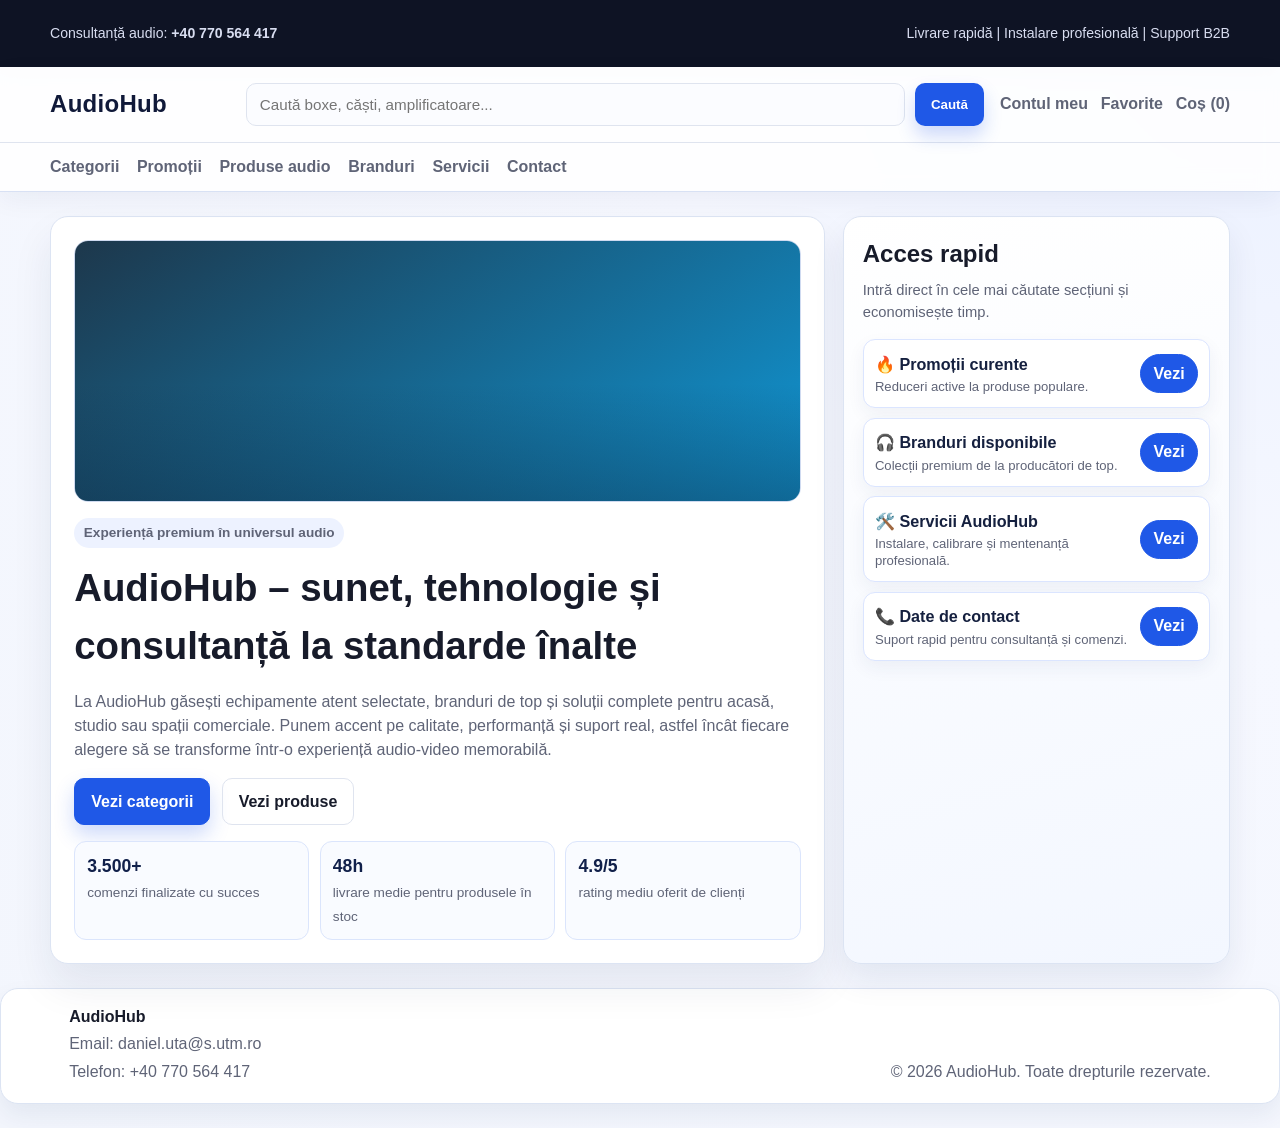
==== index.html @ 9d8adb9a "Polish homepage visual design and hierarchy" ====
<!doctype html>
<html lang="ro">
  <head>
    <meta charset="UTF-8" />
    <meta name="viewport" content="width=device-width, initial-scale=1.0" />
    <title>AudioHub - Acasă</title>
    <link rel="stylesheet" href="styles.css" />
  </head>
  <body>
    <div class="topbar">
      <div class="container">
        <p>Consultanță audio: <strong>+40 770 564 417</strong></p>
        <p>Livrare rapidă | Instalare profesională | Support B2B</p>
      </div>
    </div>

    <header class="site-header">
      <div class="container header-main">
        <a class="logo" href="index.html">AudioHub</a>
        <form class="search" action="#" method="get">
          <input type="search" placeholder="Caută boxe, căști, amplificatoare..." />
          <button type="submit">Caută</button>
        </form>
        <div class="header-actions">
          <a href="cont.html">Contul meu</a>
          <a href="#">Favorite</a>
          <a href="cos.html" class="js-cart-count">Coș (0)</a>
        </div>
      </div>

      <nav class="main-nav">
        <div class="container">
          <a href="categorii.html">Categorii</a>
          <a href="promotii.html">Promoții</a>
          <a href="produse.html">Produse audio</a>
          <a href="branduri.html">Branduri</a>
          <a href="servicii.html">Servicii</a>
          <a href="contact.html">Contact</a>
        </div>
      </nav>
    </header>

    <main class="container">
      <section class="hero">
        <article class="hero-highlight">
          <div class="hero-media-wrap">
            <img class="hero-media" src="site/assets/images/pexels-1540406.svg" alt="Sistem audio premium pentru living modern" />
            <div class="hero-media-glow" aria-hidden="true"></div>
          </div>
          <p class="badge">Experiență premium în universul audio</p>
          <h1>AudioHub – sunet, tehnologie și consultanță la standarde înalte</h1>
          <p>
            La AudioHub găsești echipamente atent selectate, branduri de top și soluții
            complete pentru acasă, studio sau spații comerciale. Punem accent pe calitate,
            performanță și suport real, astfel încât fiecare alegere să se transforme într-o
            experiență audio-video memorabilă.
          </p>
          <div class="hero-buttons">
            <a class="btn primary" href="categorii.html">Vezi categorii</a>
            <a class="btn" href="produse.html">Vezi produse</a>
          </div>
          <div class="hero-stats" aria-label="Indicatori de încredere AudioHub">
            <article>
              <strong>3.500+</strong>
              <span>comenzi finalizate cu succes</span>
            </article>
            <article>
              <strong>48h</strong>
              <span>livrare medie pentru produsele în stoc</span>
            </article>
            <article>
              <strong>4.9/5</strong>
              <span>rating mediu oferit de clienți</span>
            </article>
          </div>
        </article>

        <aside class="hero-offers">
          <h2>Acces rapid</h2>
          <p class="hero-offers-intro">Intră direct în cele mai căutate secțiuni și economisește timp.</p>
          <ul>
            <li>
              <div class="offer-copy"><strong>🔥 Promoții curente</strong><small>Reduceri active la produse populare.</small></div>
              <a href="promotii.html">Vezi</a>
            </li>
            <li>
              <div class="offer-copy"><strong>🎧 Branduri disponibile</strong><small>Colecții premium de la producători de top.</small></div>
              <a href="branduri.html">Vezi</a>
            </li>
            <li>
              <div class="offer-copy"><strong>🛠️ Servicii AudioHub</strong><small>Instalare, calibrare și mentenanță profesională.</small></div>
              <a href="servicii.html">Vezi</a>
            </li>
            <li>
              <div class="offer-copy"><strong>📞 Date de contact</strong><small>Suport rapid pentru consultanță și comenzi.</small></div>
              <a href="contact.html">Vezi</a>
            </li>
          </ul>
        </aside>
      </section>
    </main>

    <footer>
      <div class="container footer-content">
        <div>
          <h4>AudioHub</h4>
          <p>Email: daniel.uta@s.utm.ro</p>
          <p>Telefon: +40 770 564 417</p>
        </div>
        <p>© 2026 AudioHub. Toate drepturile rezervate.</p>
      </div>
    </footer>
    <script src="app.js"></script>
</body>
</html>
---- styles.css ----
:root {
  --bg: #f4f6fb;
  --surface: #ffffff;
  --text: #171b2a;
  --muted: #5f6477;
  --line: #dfe4ef;
  --primary: #1f58e7;
  --primary-dark: #1847bd;
  --accent: #ff6a00;
}

* {
  box-sizing: border-box;
}

body {
  margin: 0;
  font-family: Inter, Arial, sans-serif;
  color: var(--text);
  background: radial-gradient(circle at top right, #eaf0ff 0%, #f6f8ff 36%, #f3f6fd 100%);
  line-height: 1.5;
}

.container {
  width: min(1180px, calc(100% - 2rem));
  margin: 0 auto;
}

.topbar {
  background: #0e1324;
  color: #d8ddf0;
  font-size: 0.88rem;
}

.topbar .container {
  display: flex;
  justify-content: space-between;
  gap: 1rem;
  padding: 0.55rem 0;
}

.site-header {
  position: sticky;
  top: 0;
  z-index: 10;
  background: color-mix(in srgb, var(--surface) 86%, transparent);
  backdrop-filter: blur(10px);
  border-bottom: 1px solid #d8e1f4;
  box-shadow: 0 8px 24px rgba(20, 35, 78, 0.05);
}

.header-main {
  display: grid;
  grid-template-columns: 180px minmax(260px, 1fr) auto;
  gap: 1rem;
  align-items: center;
  padding: 1rem 0;
}

.logo {
  text-decoration: none;
  color: #101939;
  font-size: 1.5rem;
  font-weight: 800;
  letter-spacing: 0.3px;
}

.search {
  display: flex;
  gap: 0.6rem;
}

.search input {
  width: 100%;
  padding: 0.75rem 0.8rem;
  border: 1px solid var(--line);
  border-radius: 10px;
  font-size: 0.95rem;
  background: #fbfcff;
  transition: border-color 0.2s ease, box-shadow 0.2s ease;
}

.search input:focus-visible {
  outline: none;
  border-color: #9eb8ff;
  box-shadow: 0 0 0 3px #e8efff;
}

.search button {
  border: 0;
  background: var(--primary);
  color: #fff;
  font-weight: 700;
  border-radius: 10px;
  padding: 0 1rem;
  cursor: pointer;
  box-shadow: 0 10px 18px rgba(31, 88, 231, 0.22);
  transition: transform 0.15s ease, box-shadow 0.2s ease, background 0.2s ease;
}

.search button:hover {
  background: var(--primary-dark);
  transform: translateY(-1px);
  box-shadow: 0 12px 22px rgba(24, 71, 189, 0.28);
}

.header-actions {
  display: flex;
  flex-wrap: wrap;
  gap: 0.8rem;
}

.header-actions a,
.main-nav a {
  text-decoration: none;
  color: var(--muted);
  font-weight: 600;
}

.header-actions a:hover,
.main-nav a:hover {
  color: var(--primary);
}

.main-nav {
  border-top: 1px solid var(--line);
}

.main-nav .container {
  display: flex;
  flex-wrap: wrap;
  gap: 1.1rem;
  padding: 0.75rem 0;
}

.main-nav a {
  position: relative;
}

.main-nav a::after {
  content: "";
  position: absolute;
  left: 0;
  bottom: -0.35rem;
  width: 0;
  height: 2px;
  background: var(--primary);
  transition: width 0.2s ease;
}

.main-nav a:hover::after {
  width: 100%;
}

.hero {
  display: grid;
  grid-template-columns: 2fr 1fr;
  gap: 1.1rem;
  margin: 1.5rem 0;
}

.hero-highlight,
.hero-offers,
.section,
footer {
  background: var(--surface);
  border: 1px solid #dce4f3;
  border-radius: 18px;
}

.hero-highlight {
  padding: 1.45rem;
  box-shadow: 0 22px 40px rgba(21, 35, 74, 0.08);
}

.hero-media-wrap {
  position: relative;
  border-radius: 14px;
  overflow: hidden;
  margin-bottom: 1rem;
  border: 1px solid #cfdaf0;
}

.hero-media {
  width: 100%;
  height: 260px;
  object-fit: cover;
  display: block;
}

.hero-media-glow {
  position: absolute;
  inset: auto 0 0 0;
  height: 45%;
  background: linear-gradient(to top, rgba(14, 19, 36, 0.35), rgba(14, 19, 36, 0));
}

.badge {
  display: inline-block;
  margin: 0;
  background: #edf2ff;
  color: var(--primary-dark);
  padding: 0.3rem 0.6rem;
  border-radius: 999px;
  font-size: 0.85rem;
  font-weight: 700;
}

.hero-highlight h1 {
  margin: 0.7rem 0;
  font-size: clamp(1.6rem, 3vw, 2.4rem);
}

.hero-highlight p {
  color: var(--muted);
}

.hero-stats {
  margin-top: 1rem;
  display: grid;
  grid-template-columns: repeat(3, minmax(0, 1fr));
  gap: 0.65rem;
}

.hero-stats article {
  border: 1px solid #dbe5fc;
  border-radius: 12px;
  background: #f9fbff;
  padding: 0.7rem 0.75rem;
}

.hero-stats strong {
  display: block;
  font-size: 1.1rem;
  color: #11204a;
}

.hero-stats span {
  color: var(--muted);
  font-size: 0.85rem;
}

.hero-buttons {
  display: flex;
  gap: 0.7rem;
  flex-wrap: wrap;
}

.btn {
  display: inline-block;
  border: 1px solid var(--line);
  border-radius: 10px;
  padding: 0.65rem 1rem;
  text-decoration: none;
  color: var(--text);
  font-weight: 700;
  transition: transform 0.15s ease, box-shadow 0.2s ease, background 0.2s ease, border-color 0.2s ease;
}

.btn.primary {
  background: var(--primary);
  border-color: var(--primary);
  color: #fff;
  box-shadow: 0 10px 20px rgba(31, 88, 231, 0.22);
}

.btn:hover {
  transform: translateY(-1px);
}

.hero-offers {
  padding: 1.2rem;
  background: linear-gradient(165deg, #ffffff 0%, #f3f7ff 100%);
  box-shadow: 0 16px 32px rgba(18, 39, 88, 0.08);
}

.hero-offers h2 {
  margin: 0;
}

.hero-offers-intro {
  margin: 0.45rem 0 1rem;
  color: var(--muted);
  font-size: 0.92rem;
}

.hero-offers ul {
  list-style: none;
  padding: 0;
  margin: 0;
  display: grid;
  gap: 0.6rem;
}

.hero-offers li {
  display: flex;
  justify-content: space-between;
  align-items: center;
  border: 1px solid #dbe5ff;
  border-radius: 12px;
  padding: 0.7rem;
  gap: 0.7rem;
  background: #fff;
  box-shadow: 0 7px 18px rgba(26, 44, 103, 0.06);
}

.offer-copy {
  display: grid;
  gap: 0.22rem;
}

.offer-copy strong {
  color: #15203f;
  font-size: 1.01rem;
}

.offer-copy small {
  color: var(--muted);
  font-size: 0.82rem;
  line-height: 1.28;
}

.section {
  margin: 1rem 0;
  padding: 1.2rem;
  box-shadow: 0 14px 28px rgba(19, 37, 84, 0.06);
}

.contact-hero {
  margin: 1rem 0;
  padding: 1.6rem;
  border-radius: 16px;
  border: 1px solid #d7e0f2;
  background: linear-gradient(130deg, #eef3ff 0%, #ffffff 55%, #f7faff 100%);
}

.contact-hero h1 {
  margin: 0.65rem 0;
  font-size: clamp(1.6rem, 3vw, 2.2rem);
}

.contact-hero p {
  margin: 0;
  color: var(--muted);
  max-width: 70ch;
  line-height: 1.5;
}

.contact-layout {
  display: grid;
  grid-template-columns: repeat(2, minmax(0, 1fr));
  gap: 1rem;
  margin-bottom: 1rem;
}

.contact-card {
  margin: 0;
  border: 1px solid #dfe4ef;
  box-shadow: 0 10px 26px rgba(17, 34, 79, 0.06);
}

.contact-card h2 {
  margin-top: 0;
}

.contact-list {
  list-style: none;
  margin: 0;
  padding: 0;
  display: grid;
  gap: 0.75rem;
}

.contact-list li {
  padding: 0.75rem;
  border-radius: 10px;
  background: #f7f9ff;
  border: 1px solid #e1e8ff;
}

.contact-list a {
  color: var(--primary);
  text-decoration: none;
}

.contact-note {
  margin: 1rem 0 0;
  color: var(--muted);
}

.contact-form {
  display: grid;
  gap: 0.7rem;
}

.contact-form label {
  font-weight: 600;
  color: #25304d;
}

.contact-form input,
.contact-form textarea {
  width: 100%;
  font: inherit;
  border: 1px solid #d5dced;
  border-radius: 10px;
  padding: 0.75rem 0.8rem;
  background: #fbfcff;
}

.contact-form textarea {
  resize: vertical;
  min-height: 110px;
}

.contact-form button {
  margin-top: 0.35rem;
  width: fit-content;
}

.section-head {
  display: flex;
  align-items: center;
  justify-content: space-between;
  gap: 1rem;
  margin-bottom: 0.8rem;
}

.section-head a {
  color: var(--primary);
  text-decoration: none;
  font-weight: 600;
}

.category-grid,
.product-grid,
.service-grid {
  display: grid;
  gap: 0.85rem;
}

.category-grid {
  grid-template-columns: repeat(auto-fit, minmax(210px, 1fr));
}

.tile {
  border: 1px solid var(--line);
  border-radius: 14px;
  padding: 0.95rem;
  background: #fafbff;
  transition: transform 0.16s ease, box-shadow 0.2s ease, border-color 0.2s ease;
}

.tile:hover {
  transform: translateY(-2px);
  border-color: #cddaff;
  box-shadow: 0 12px 24px rgba(17, 39, 92, 0.08);
}

.tile img {
  width: 100%;
  height: 150px;
  object-fit: cover;
  border-radius: 10px;
  margin-bottom: 0.7rem;
}

.tile h3,
.product-card h3 {
  margin-top: 0;
}

.tile p,
.product-card p,
.service-grid p {
  color: var(--muted);
}

.product-grid {
  grid-template-columns: repeat(auto-fit, minmax(220px, 1fr));
}

.product-card {
  border: 1px solid var(--line);
  border-radius: 14px;
  overflow: hidden;
  background: #fff;
  transition: transform 0.16s ease, box-shadow 0.2s ease, border-color 0.2s ease;
}

.product-card:hover {
  transform: translateY(-2px);
  border-color: #cddaff;
  box-shadow: 0 14px 30px rgba(21, 43, 99, 0.11);
}

.product-card img {
  width: 100%;
  height: 170px;
  object-fit: cover;
}

.product-card h3,
.product-card p,
.price-row,
.product-category {
  padding: 0 0.85rem;
}

.product-category {
  margin: 0.75rem 0 0;
  font-size: 0.8rem;
  text-transform: uppercase;
  letter-spacing: 0.4px;
  color: var(--primary-dark);
  font-weight: 700;
}

.price-row {
  padding-bottom: 0.9rem;
  display: flex;
  justify-content: space-between;
  align-items: center;
}

.price-row strong {
  font-size: 1.1rem;
}

.price-row a {
  color: var(--primary);
  text-decoration: none;
  font-weight: 700;
}

.brands {
  text-align: center;
}

.brand-list {
  display: flex;
  flex-wrap: wrap;
  justify-content: center;
  gap: 0.7rem;
}

.brand-list span {
  background: #f0f3fa;
  border: 1px solid var(--line);
  border-radius: 999px;
  padding: 0.4rem 0.85rem;
  font-weight: 600;
}

.service-grid {
  grid-template-columns: repeat(auto-fit, minmax(240px, 1fr));
}

.service-grid article {
  border: 1px solid var(--line);
  border-radius: 14px;
  padding: 0.9rem;
  transition: transform 0.16s ease, box-shadow 0.2s ease;
}

.service-grid article:hover {
  transform: translateY(-2px);
  box-shadow: 0 10px 22px rgba(19, 40, 92, 0.08);
}

footer {
  margin: 1rem auto 1.5rem;
  box-shadow: 0 12px 26px rgba(20, 37, 84, 0.07);
}

.footer-content {
  padding: 1rem 1.2rem;
  display: flex;
  justify-content: space-between;
  gap: 1rem;
  align-items: end;
}

.footer-content h4 {
  margin: 0;
}

.footer-content p {
  margin: 0.2rem 0;
  color: var(--muted);
}

@media (max-width: 920px) {
  .header-main {
    grid-template-columns: 1fr;
  }

  .hero {
    grid-template-columns: 1fr;
  }

  .contact-layout {
    grid-template-columns: 1fr;
  }

  .hero-stats {
    grid-template-columns: 1fr;
  }

  .footer-content {
    flex-direction: column;
    align-items: flex-start;
  }
}

@media (max-width: 600px) {
  .topbar .container {
    flex-direction: column;
    gap: 0.2rem;
  }
}

.page-section {
  margin-top: 1.2rem;
}

.page-section h1 {
  margin-top: 0;
}

.standalone-offers {
  max-width: 520px;
}

.hero-offers a {
  color: #fff;
  text-decoration: none;
  font-weight: 700;
  background: var(--primary);
  border-radius: 999px;
  padding: 0.4rem 0.75rem;
  border: 1px solid var(--primary);
  transition: background 0.2s ease, border-color 0.2s ease, transform 0.15s ease;
}

.hero-offers a:hover {
  background: var(--primary-dark);
  border-color: var(--primary-dark);
  transform: translateY(-1px);
}

.btn-cart {
  border: 1px solid var(--primary);
  color: var(--primary);
  background: #fff;
  border-radius: 10px;
  padding: 0.5rem 0.75rem;
  font-weight: 700;
  cursor: pointer;
}

.btn-cart:hover {
  background: #edf2ff;
}

.service-price {
  font-weight: 700;
}

.cart-panel {
  margin-bottom: 1.4rem;
}

.cart-items {
  list-style: none;
  margin: 0;
  padding: 0;
  display: grid;
  gap: 0.55rem;
}

.cart-items li {
  display: flex;
  justify-content: space-between;
  gap: 0.8rem;
  border: 1px dashed var(--line);
  border-radius: 10px;
  padding: 0.6rem;
}

.cart-total {
  margin: 1rem 0 0.7rem;
}

.cart-actions {
  display: flex;
  gap: 0.7rem;
  flex-wrap: wrap;
}

.cart-actions button:disabled {
  opacity: 0.55;
  cursor: not-allowed;
}

.payment-status {
  min-height: 1.2rem;
  color: var(--primary-dark);
  font-weight: 600;
}


.tile-links {
  display: flex;
  gap: 0.6rem;
  flex-wrap: wrap;
  margin-top: 0.8rem;
}

.tile-link {
  display: inline-flex;
  align-items: center;
  justify-content: center;
  min-width: 120px;
  padding: 0.5rem 0.85rem;
  border-radius: 999px;
  border: 1px solid var(--line);
  color: var(--text);
  text-decoration: none;
  font-weight: 700;
  font-size: 0.93rem;
  transition: transform 0.15s ease, box-shadow 0.2s ease, border-color 0.2s ease, background 0.2s ease, color 0.2s ease;
}

.tile-link:hover {
  transform: translateY(-1px);
}

.tile-link-products {
  background: var(--primary);
  border-color: var(--primary);
  color: #fff;
  box-shadow: 0 8px 14px rgba(31, 88, 231, 0.2);
}

.tile-link-products:hover {
  background: var(--primary-dark);
  border-color: var(--primary-dark);
}

.tile-link-services {
  background: #eef3ff;
  border-color: #c8d7ff;
  color: var(--primary-dark);
}

.tile-link-services:hover {
  background: #dfe9ff;
  border-color: #b1c6ff;
}

.brand-list a {
  background: #f0f3fa;
  border: 1px solid var(--line);
  border-radius: 999px;
  padding: 0.4rem 0.85rem;
  font-weight: 600;
  color: var(--text);
  text-decoration: none;
}

.brand-list a:hover {
  color: var(--primary);
  border-color: var(--primary);
}

.filter-info {
  margin-top: 0;
  margin-bottom: 0.8rem;
  color: var(--primary-dark);
  font-weight: 600;
}

.filter-empty {
  margin: 1rem 0 0;
  color: var(--muted);
}

.service-grid img {
  width: 100%;
  height: 140px;
  object-fit: cover;
  border-radius: 10px;
  margin-bottom: 0.8rem;
}
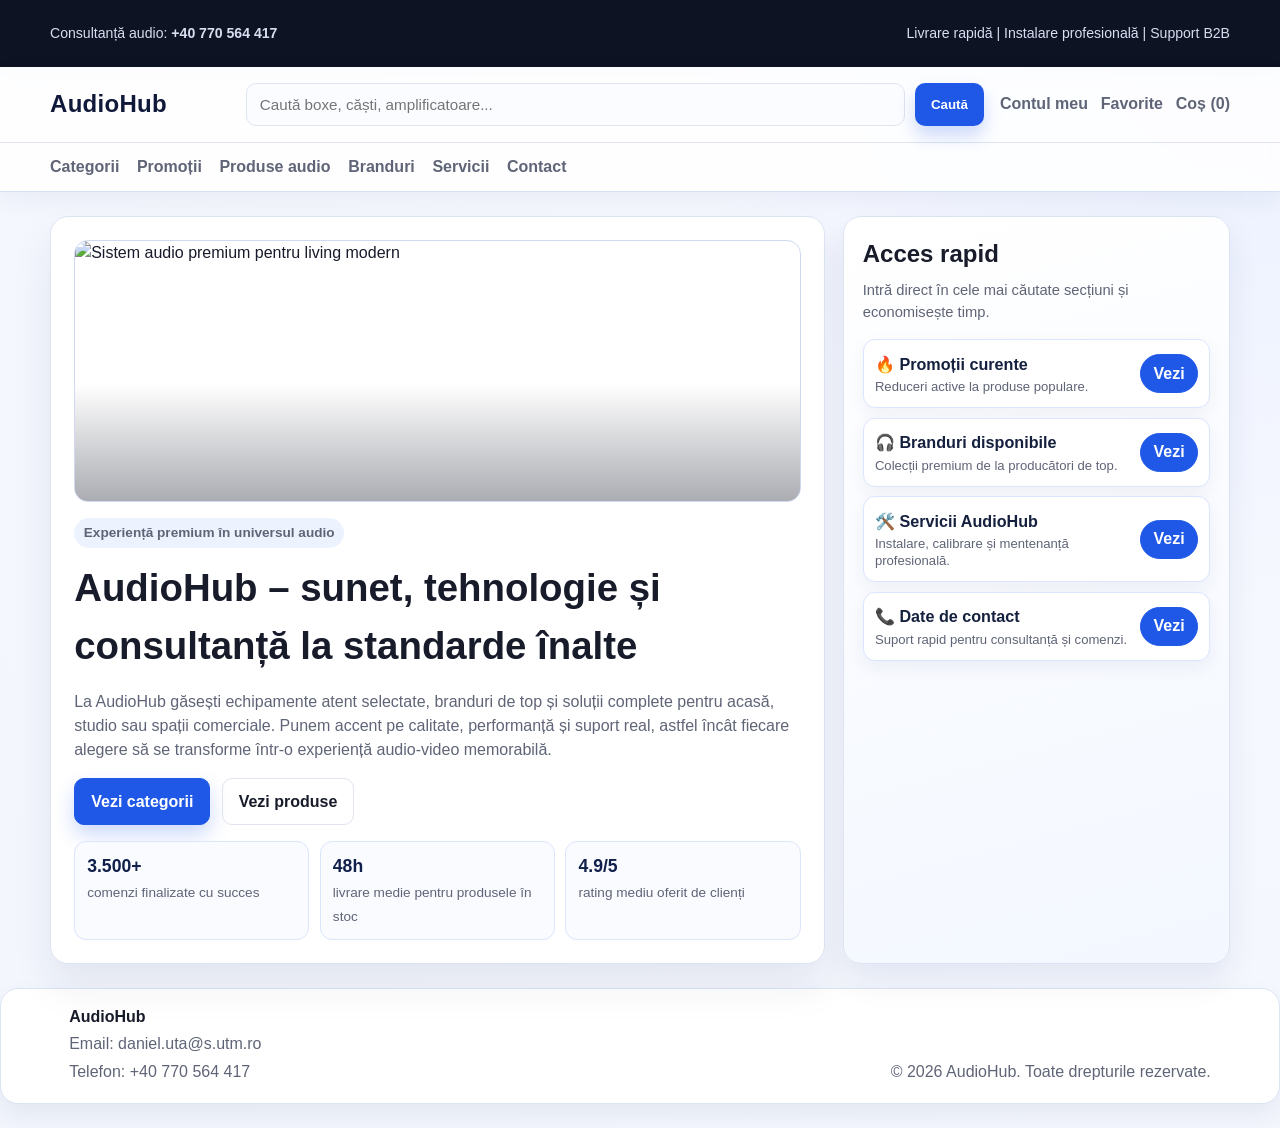
==== commit 6e5424d1: "Update homepage hero image to requested audio-video photo" ====
--- a/index.html
+++ b/index.html
@@ -44,7 +44,7 @@
       <section class="hero">
         <article class="hero-highlight">
           <div class="hero-media-wrap">
-            <img class="hero-media" src="site/assets/images/pexels-1540406.svg" alt="Sistem audio premium pentru living modern" />
+            <img class="hero-media" src="https://integratedtechnics.com/wp-content/uploads/2019/09/audio-video-pic.jpg" alt="Sistem audio premium pentru living modern" />
             <div class="hero-media-glow" aria-hidden="true"></div>
           </div>
           <p class="badge">Experiență premium în universul audio</p>
--- a/styles.css
+++ b/styles.css
@@ -588,6 +588,113 @@
 .footer-content p {
   margin: 0.2rem 0;
   color: var(--muted);
+}
+
+.account-page {
+  --bg: #0b1020;
+  --surface: #121a31;
+  --text: #eef3ff;
+  --muted: #aeb7d1;
+  --line: #2b3554;
+  --primary: #7c8fff;
+  --primary-dark: #6075ef;
+  --accent: #20d6ff;
+  background:
+    radial-gradient(circle at 8% 8%, rgba(126, 103, 255, 0.26) 0%, transparent 40%),
+    radial-gradient(circle at 88% 12%, rgba(32, 214, 255, 0.25) 0%, transparent 44%),
+    linear-gradient(145deg, #080d1a 0%, #111a33 55%, #0a1225 100%);
+}
+
+.account-page .site-header {
+  background: color-mix(in srgb, #0f1730 90%, transparent);
+  border-bottom-color: #2a3557;
+}
+
+.account-page .logo {
+  color: #f3f7ff;
+}
+
+.account-page .search input {
+  background: #0d162f;
+  border-color: #33436f;
+  color: #ecf3ff;
+}
+
+.account-page .section,
+.account-page footer {
+  border-color: #2a3557;
+  background: linear-gradient(160deg, rgba(17, 27, 50, 0.96) 0%, rgba(18, 26, 46, 0.92) 100%);
+  box-shadow: 0 16px 34px rgba(3, 8, 20, 0.42);
+}
+
+.account-page .section-head a,
+.account-page .tile-links a {
+  color: #98e7ff;
+}
+
+.account-hero {
+  position: relative;
+  overflow: hidden;
+  isolation: isolate;
+}
+
+.account-hero::before {
+  content: "";
+  position: absolute;
+  inset: 0;
+  z-index: -2;
+  background:
+    linear-gradient(115deg, rgba(10, 18, 37, 0.88) 18%, rgba(10, 18, 37, 0.15) 68%),
+    url("assets/images/pexels-1540406.svg") center/cover no-repeat;
+}
+
+.account-hero::after {
+  content: "";
+  position: absolute;
+  inset: auto 0 0;
+  height: 46%;
+  z-index: -1;
+  background: linear-gradient(to top, rgba(8, 12, 24, 0.85), rgba(8, 12, 24, 0));
+}
+
+.account-intro {
+  max-width: 65ch;
+  margin-top: 0;
+}
+
+.account-kpis {
+  display: grid;
+  gap: 0.85rem;
+  grid-template-columns: repeat(auto-fit, minmax(170px, 1fr));
+}
+
+.account-kpis article {
+  border: 1px solid rgba(137, 164, 255, 0.32);
+  border-radius: 12px;
+  padding: 0.7rem 0.85rem;
+  background: rgba(9, 16, 34, 0.72);
+  backdrop-filter: blur(3px);
+}
+
+.account-kpis span {
+  display: block;
+  color: #d8e4ff;
+  font-size: 0.85rem;
+}
+
+.account-kpis strong {
+  font-size: 1.3rem;
+  letter-spacing: 0.2px;
+}
+
+.account-page .tile {
+  background: #141f3d;
+  border-color: #334777;
+}
+
+.account-page .tile:hover,
+.account-page .service-grid article:hover {
+  box-shadow: 0 14px 28px rgba(7, 12, 30, 0.48);
 }
 
 @media (max-width: 920px) {
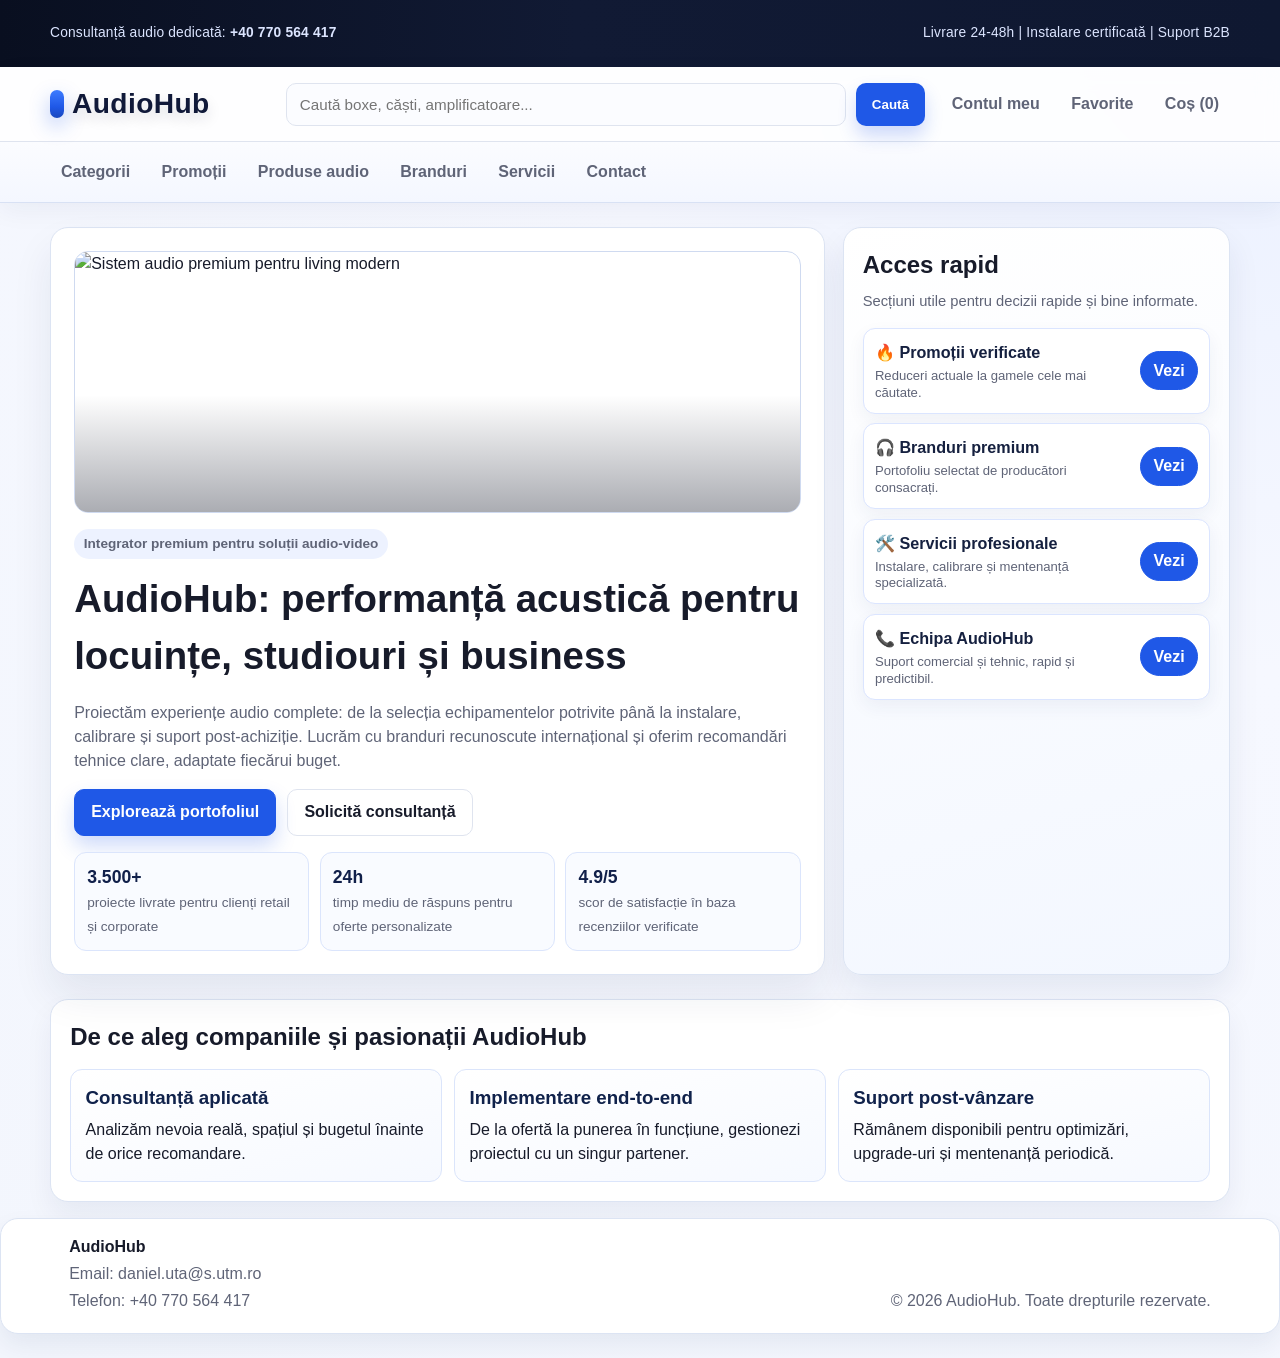
==== commit bcc366a1: "Merge pull request #48 from WootZee-ux/codex/redesign-audiohub-header-and-homepage Redesign header a" ====
--- a/index.html
+++ b/index.html
@@ -9,8 +9,8 @@
   <body>
     <div class="topbar">
       <div class="container">
-        <p>Consultanță audio: <strong>+40 770 564 417</strong></p>
-        <p>Livrare rapidă | Instalare profesională | Support B2B</p>
+        <p>Consultanță audio dedicată: <strong>+40 770 564 417</strong></p>
+        <p>Livrare 24-48h | Instalare certificată | Suport B2B</p>
       </div>
     </div>
 
@@ -47,56 +47,75 @@
             <img class="hero-media" src="https://integratedtechnics.com/wp-content/uploads/2019/09/audio-video-pic.jpg" alt="Sistem audio premium pentru living modern" />
             <div class="hero-media-glow" aria-hidden="true"></div>
           </div>
-          <p class="badge">Experiență premium în universul audio</p>
-          <h1>AudioHub – sunet, tehnologie și consultanță la standarde înalte</h1>
+          <p class="badge">Integrator premium pentru soluții audio-video</p>
+          <h1>AudioHub: performanță acustică pentru locuințe, studiouri și business</h1>
           <p>
-            La AudioHub găsești echipamente atent selectate, branduri de top și soluții
-            complete pentru acasă, studio sau spații comerciale. Punem accent pe calitate,
-            performanță și suport real, astfel încât fiecare alegere să se transforme într-o
-            experiență audio-video memorabilă.
+            Proiectăm experiențe audio complete: de la selecția echipamentelor potrivite până
+            la instalare, calibrare și suport post-achiziție. Lucrăm cu branduri recunoscute
+            internațional și oferim recomandări tehnice clare, adaptate fiecărui buget.
           </p>
           <div class="hero-buttons">
-            <a class="btn primary" href="categorii.html">Vezi categorii</a>
-            <a class="btn" href="produse.html">Vezi produse</a>
+            <a class="btn primary" href="produse.html">Explorează portofoliul</a>
+            <a class="btn" href="servicii.html">Solicită consultanță</a>
           </div>
           <div class="hero-stats" aria-label="Indicatori de încredere AudioHub">
             <article>
               <strong>3.500+</strong>
-              <span>comenzi finalizate cu succes</span>
+              <span>proiecte livrate pentru clienți retail și corporate</span>
             </article>
             <article>
-              <strong>48h</strong>
-              <span>livrare medie pentru produsele în stoc</span>
+              <strong>24h</strong>
+              <span>timp mediu de răspuns pentru oferte personalizate</span>
             </article>
             <article>
               <strong>4.9/5</strong>
-              <span>rating mediu oferit de clienți</span>
+              <span>scor de satisfacție în baza recenziilor verificate</span>
             </article>
           </div>
         </article>
 
         <aside class="hero-offers">
           <h2>Acces rapid</h2>
-          <p class="hero-offers-intro">Intră direct în cele mai căutate secțiuni și economisește timp.</p>
+          <p class="hero-offers-intro">Secțiuni utile pentru decizii rapide și bine informate.</p>
           <ul>
             <li>
-              <div class="offer-copy"><strong>🔥 Promoții curente</strong><small>Reduceri active la produse populare.</small></div>
+              <div class="offer-copy"><strong>🔥 Promoții verificate</strong><small>Reduceri actuale la gamele cele mai căutate.</small></div>
               <a href="promotii.html">Vezi</a>
             </li>
             <li>
-              <div class="offer-copy"><strong>🎧 Branduri disponibile</strong><small>Colecții premium de la producători de top.</small></div>
+              <div class="offer-copy"><strong>🎧 Branduri premium</strong><small>Portofoliu selectat de producători consacrați.</small></div>
               <a href="branduri.html">Vezi</a>
             </li>
             <li>
-              <div class="offer-copy"><strong>🛠️ Servicii AudioHub</strong><small>Instalare, calibrare și mentenanță profesională.</small></div>
+              <div class="offer-copy"><strong>🛠️ Servicii profesionale</strong><small>Instalare, calibrare și mentenanță specializată.</small></div>
               <a href="servicii.html">Vezi</a>
             </li>
             <li>
-              <div class="offer-copy"><strong>📞 Date de contact</strong><small>Suport rapid pentru consultanță și comenzi.</small></div>
+              <div class="offer-copy"><strong>📞 Echipa AudioHub</strong><small>Suport comercial și tehnic, rapid și predictibil.</small></div>
               <a href="contact.html">Vezi</a>
             </li>
           </ul>
         </aside>
+      </section>
+
+      <section class="section value-strip">
+        <div class="section-head">
+          <h2>De ce aleg companiile și pasionații AudioHub</h2>
+        </div>
+        <div class="value-grid">
+          <article>
+            <h3>Consultanță aplicată</h3>
+            <p>Analizăm nevoia reală, spațiul și bugetul înainte de orice recomandare.</p>
+          </article>
+          <article>
+            <h3>Implementare end-to-end</h3>
+            <p>De la ofertă la punerea în funcțiune, gestionezi proiectul cu un singur partener.</p>
+          </article>
+          <article>
+            <h3>Suport post-vânzare</h3>
+            <p>Rămânem disponibili pentru optimizări, upgrade-uri și mentenanță periodică.</p>
+          </article>
+        </div>
       </section>
     </main>
 
--- a/styles.css
+++ b/styles.css
@@ -27,16 +27,17 @@
 }
 
 .topbar {
-  background: #0e1324;
-  color: #d8ddf0;
-  font-size: 0.88rem;
+  background: linear-gradient(90deg, #090f20 0%, #111a34 45%, #0f1831 100%);
+  color: #dce5ff;
+  font-size: 0.86rem;
+  letter-spacing: 0.2px;
 }
 
 .topbar .container {
   display: flex;
   justify-content: space-between;
   gap: 1rem;
-  padding: 0.55rem 0;
+  padding: 0.6rem 0;
 }
 
 .site-header {
@@ -51,18 +52,32 @@
 
 .header-main {
   display: grid;
-  grid-template-columns: 180px minmax(260px, 1fr) auto;
+  grid-template-columns: 220px minmax(260px, 1fr) auto;
   gap: 1rem;
   align-items: center;
-  padding: 1rem 0;
+  padding: 0.95rem 0;
 }
 
 .logo {
   text-decoration: none;
   color: #101939;
-  font-size: 1.5rem;
-  font-weight: 800;
-  letter-spacing: 0.3px;
+  font-size: clamp(1.65rem, 2.2vw, 2rem);
+  font-weight: 900;
+  letter-spacing: 0.4px;
+  display: inline-flex;
+  align-items: center;
+  gap: 0.5rem;
+  line-height: 1;
+  text-shadow: 0 6px 14px rgba(16, 25, 57, 0.15);
+}
+
+.logo::before {
+  content: "";
+  width: 14px;
+  height: 28px;
+  border-radius: 999px;
+  background: linear-gradient(180deg, #3d7cff 0%, #1f58e7 60%, #1847bd 100%);
+  box-shadow: 0 8px 20px rgba(31, 88, 231, 0.35);
 }
 
 .search {
@@ -107,7 +122,18 @@
 .header-actions {
   display: flex;
   flex-wrap: wrap;
-  gap: 0.8rem;
+  gap: 0.6rem;
+}
+
+.header-actions a {
+  padding: 0.42rem 0.62rem;
+  border-radius: 10px;
+  border: 1px solid transparent;
+}
+
+.header-actions a:hover {
+  background: #edf2ff;
+  border-color: #cfdbff;
 }
 
 .header-actions a,
@@ -124,17 +150,24 @@
 
 .main-nav {
   border-top: 1px solid var(--line);
+  background: linear-gradient(180deg, #fbfcff 0%, #f4f7ff 100%);
 }
 
 .main-nav .container {
   display: flex;
   flex-wrap: wrap;
-  gap: 1.1rem;
-  padding: 0.75rem 0;
+  gap: 0.6rem;
+  padding: 0.72rem 0;
 }
 
 .main-nav a {
   position: relative;
+  padding: 0.4rem 0.68rem;
+  border-radius: 999px;
+}
+
+.main-nav a:hover {
+  background: #eaf0ff;
 }
 
 .main-nav a::after {
@@ -320,6 +353,33 @@
   line-height: 1.28;
 }
 
+.value-strip h2 {
+  margin: 0;
+}
+
+.value-grid {
+  margin-top: 0.85rem;
+  display: grid;
+  gap: 0.75rem;
+  grid-template-columns: repeat(auto-fit, minmax(220px, 1fr));
+}
+
+.value-grid article {
+  background: linear-gradient(165deg, #ffffff 0%, #f6f9ff 100%);
+  border: 1px solid #dbe5fb;
+  border-radius: 12px;
+  padding: 0.9rem;
+}
+
+.value-grid h3 {
+  margin: 0 0 0.4rem;
+  color: #10224b;
+}
+
+.value-grid p {
+  margin: 0;
+}
+
 .section {
   margin: 1rem 0;
   padding: 1.2rem;
@@ -441,6 +501,10 @@
 
 .category-grid {
   grid-template-columns: repeat(auto-fit, minmax(210px, 1fr));
+}
+
+.category-grid .tile p {
+  min-height: calc(1.5em * 3);
 }
 
 .tile {
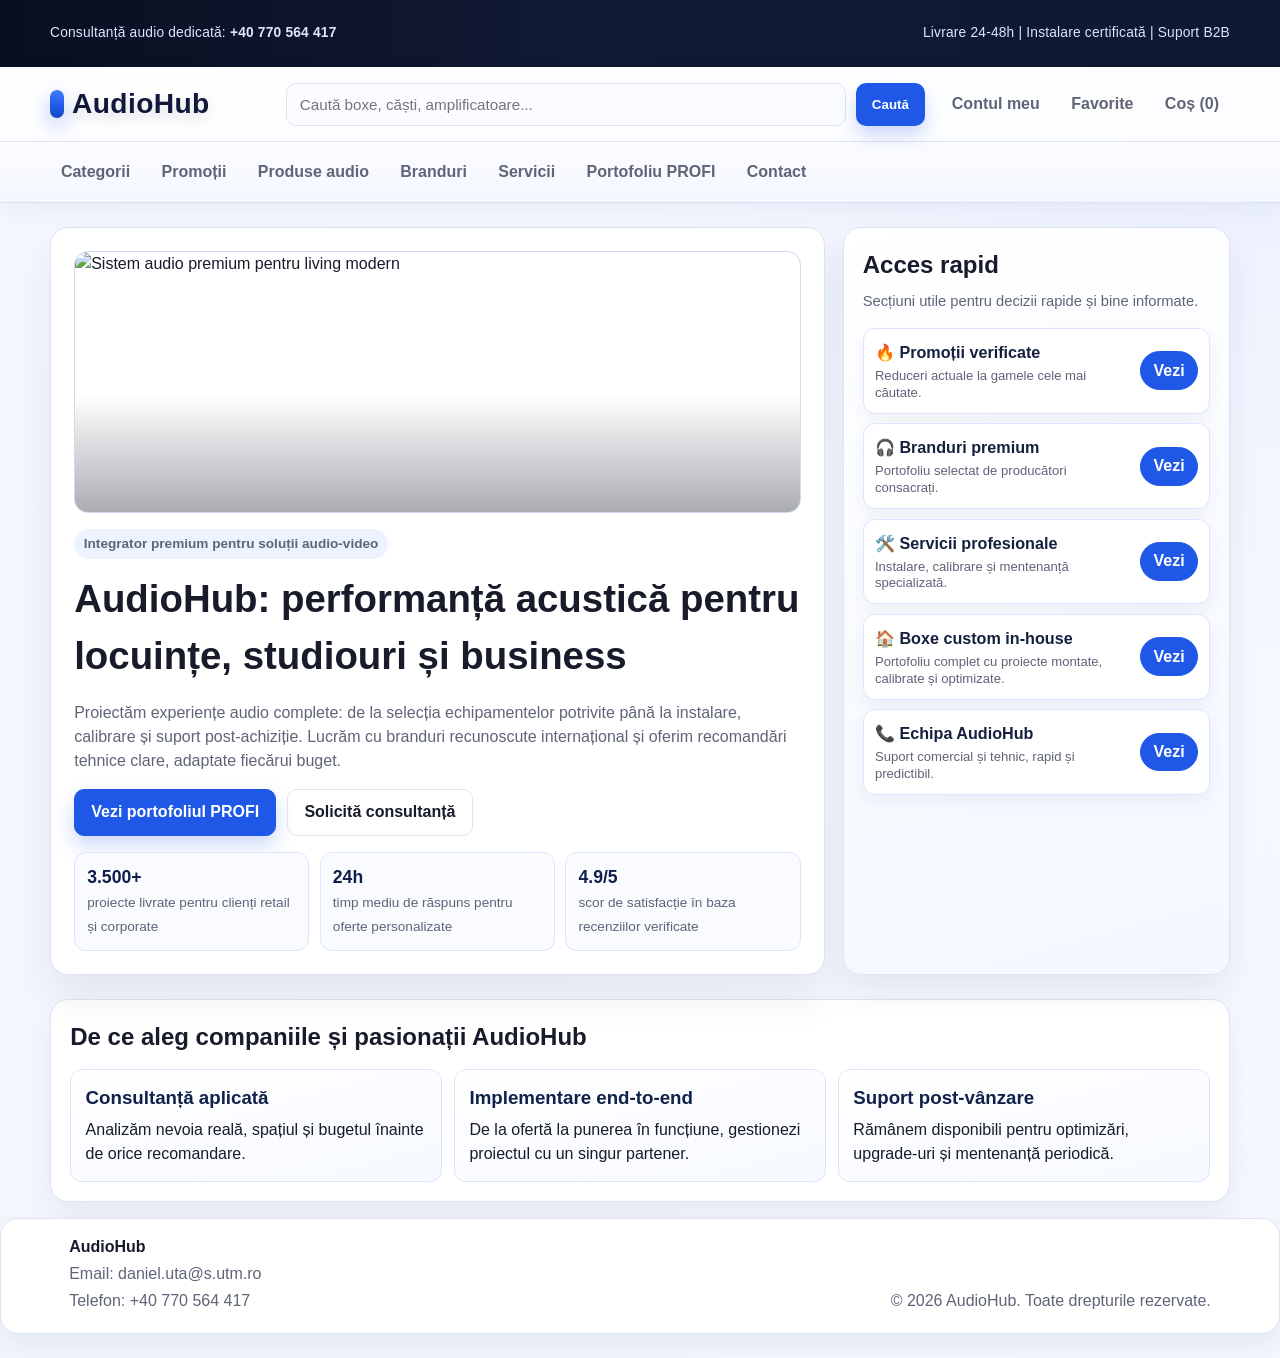
==== commit a88eee46: "Merge pull request #50 from WootZee-ux/codex/create-professional-portfolio-page Adaugă pagina „Porto" ====
--- a/index.html
+++ b/index.html
@@ -35,6 +35,7 @@
           <a href="produse.html">Produse audio</a>
           <a href="branduri.html">Branduri</a>
           <a href="servicii.html">Servicii</a>
+          <a href="portofoliu-profi.html">Portofoliu PROFI</a>
           <a href="contact.html">Contact</a>
         </div>
       </nav>
@@ -55,7 +56,7 @@
             internațional și oferim recomandări tehnice clare, adaptate fiecărui buget.
           </p>
           <div class="hero-buttons">
-            <a class="btn primary" href="produse.html">Explorează portofoliul</a>
+            <a class="btn primary" href="portofoliu-profi.html">Vezi portofoliul PROFI</a>
             <a class="btn" href="servicii.html">Solicită consultanță</a>
           </div>
           <div class="hero-stats" aria-label="Indicatori de încredere AudioHub">
@@ -89,6 +90,10 @@
             <li>
               <div class="offer-copy"><strong>🛠️ Servicii profesionale</strong><small>Instalare, calibrare și mentenanță specializată.</small></div>
               <a href="servicii.html">Vezi</a>
+            </li>
+            <li>
+              <div class="offer-copy"><strong>🏠 Boxe custom in-house</strong><small>Portofoliu complet cu proiecte montate, calibrate și optimizate.</small></div>
+              <a href="portofoliu-profi.html">Vezi</a>
             </li>
             <li>
               <div class="offer-copy"><strong>📞 Echipa AudioHub</strong><small>Suport comercial și tehnic, rapid și predictibil.</small></div>
--- a/styles.css
+++ b/styles.css
@@ -840,6 +840,13 @@
 
 .cart-panel {
   margin-bottom: 1.4rem;
+  padding: 1.35rem;
+  background: linear-gradient(160deg, #ffffff 0%, #f7faff 100%);
+}
+
+.cart-intro {
+  margin: 0 0 1rem;
+  color: var(--muted);
 }
 
 .cart-items {
@@ -847,20 +854,72 @@
   margin: 0;
   padding: 0;
   display: grid;
-  gap: 0.55rem;
-}
-
-.cart-items li {
+  gap: 0.7rem;
+}
+
+.cart-item {
   display: flex;
   justify-content: space-between;
-  gap: 0.8rem;
-  border: 1px dashed var(--line);
-  border-radius: 10px;
-  padding: 0.6rem;
+  align-items: center;
+  gap: 1rem;
+  border: 1px solid #dbe5fb;
+  border-radius: 14px;
+  padding: 0.85rem 0.9rem;
+  background: #fff;
+  box-shadow: 0 10px 18px rgba(19, 34, 76, 0.06);
+}
+
+.cart-item-main {
+  display: grid;
+  gap: 0.2rem;
+}
+
+.cart-item-name {
+  font-weight: 800;
+  color: #111d44;
+}
+
+.cart-item-type {
+  color: var(--muted);
+  text-transform: capitalize;
+}
+
+.cart-item-price {
+  display: grid;
+  justify-items: end;
+  gap: 0.1rem;
+}
+
+.cart-item-qty {
+  color: var(--muted);
+  font-size: 0.92rem;
+}
+
+.cart-empty {
+  border: 1px dashed #cfd8ee;
+  border-radius: 14px;
+  padding: 1rem;
+  color: var(--muted);
+  background: #f9fbff;
+}
+
+.cart-summary {
+  margin: 1rem 0 0.9rem;
+  border: 1px solid #d9e4fb;
+  border-radius: 14px;
+  background: #fff;
+  padding: 0.95rem;
 }
 
 .cart-total {
-  margin: 1rem 0 0.7rem;
+  margin: 0;
+  font-size: 1.03rem;
+}
+
+.cart-note {
+  margin: 0.35rem 0 0;
+  color: var(--muted);
+  font-size: 0.9rem;
 }
 
 .cart-actions {
@@ -878,6 +937,17 @@
   min-height: 1.2rem;
   color: var(--primary-dark);
   font-weight: 600;
+}
+
+@media (max-width: 640px) {
+  .cart-item {
+    flex-direction: column;
+    align-items: flex-start;
+  }
+
+  .cart-item-price {
+    justify-items: start;
+  }
 }
 
 
@@ -964,3 +1034,69 @@
   border-radius: 10px;
   margin-bottom: 0.8rem;
 }
+
+.portfolio-hero {
+  background: linear-gradient(135deg, #f2f6ff 0%, #ffffff 52%, #eff4ff 100%);
+}
+
+.portfolio-hero h1 {
+  margin: 0.65rem 0;
+  font-size: clamp(1.6rem, 3vw, 2.3rem);
+}
+
+.portfolio-hero p {
+  color: var(--muted);
+  max-width: 78ch;
+}
+
+.portfolio-grid {
+  display: grid;
+  gap: 0.9rem;
+}
+
+.portfolio-card {
+  display: grid;
+  grid-template-columns: minmax(210px, 34%) 1fr;
+  gap: 1rem;
+  border: 1px solid #dbe5fb;
+  border-radius: 14px;
+  padding: 0.9rem;
+  background: linear-gradient(165deg, #ffffff 0%, #f7faff 100%);
+}
+
+.portfolio-card img {
+  width: 100%;
+  height: 100%;
+  max-height: 220px;
+  object-fit: cover;
+  border-radius: 10px;
+  border: 1px solid #d3def7;
+}
+
+.portfolio-card h3 {
+  margin-top: 0;
+  margin-bottom: 0.35rem;
+}
+
+.portfolio-card p {
+  margin: 0 0 0.55rem;
+  color: var(--muted);
+}
+
+.portfolio-card ul {
+  margin: 0;
+  padding-left: 1.1rem;
+  color: #22345f;
+  display: grid;
+  gap: 0.2rem;
+}
+
+@media (max-width: 820px) {
+  .portfolio-card {
+    grid-template-columns: 1fr;
+  }
+
+  .portfolio-card img {
+    max-height: 190px;
+  }
+}
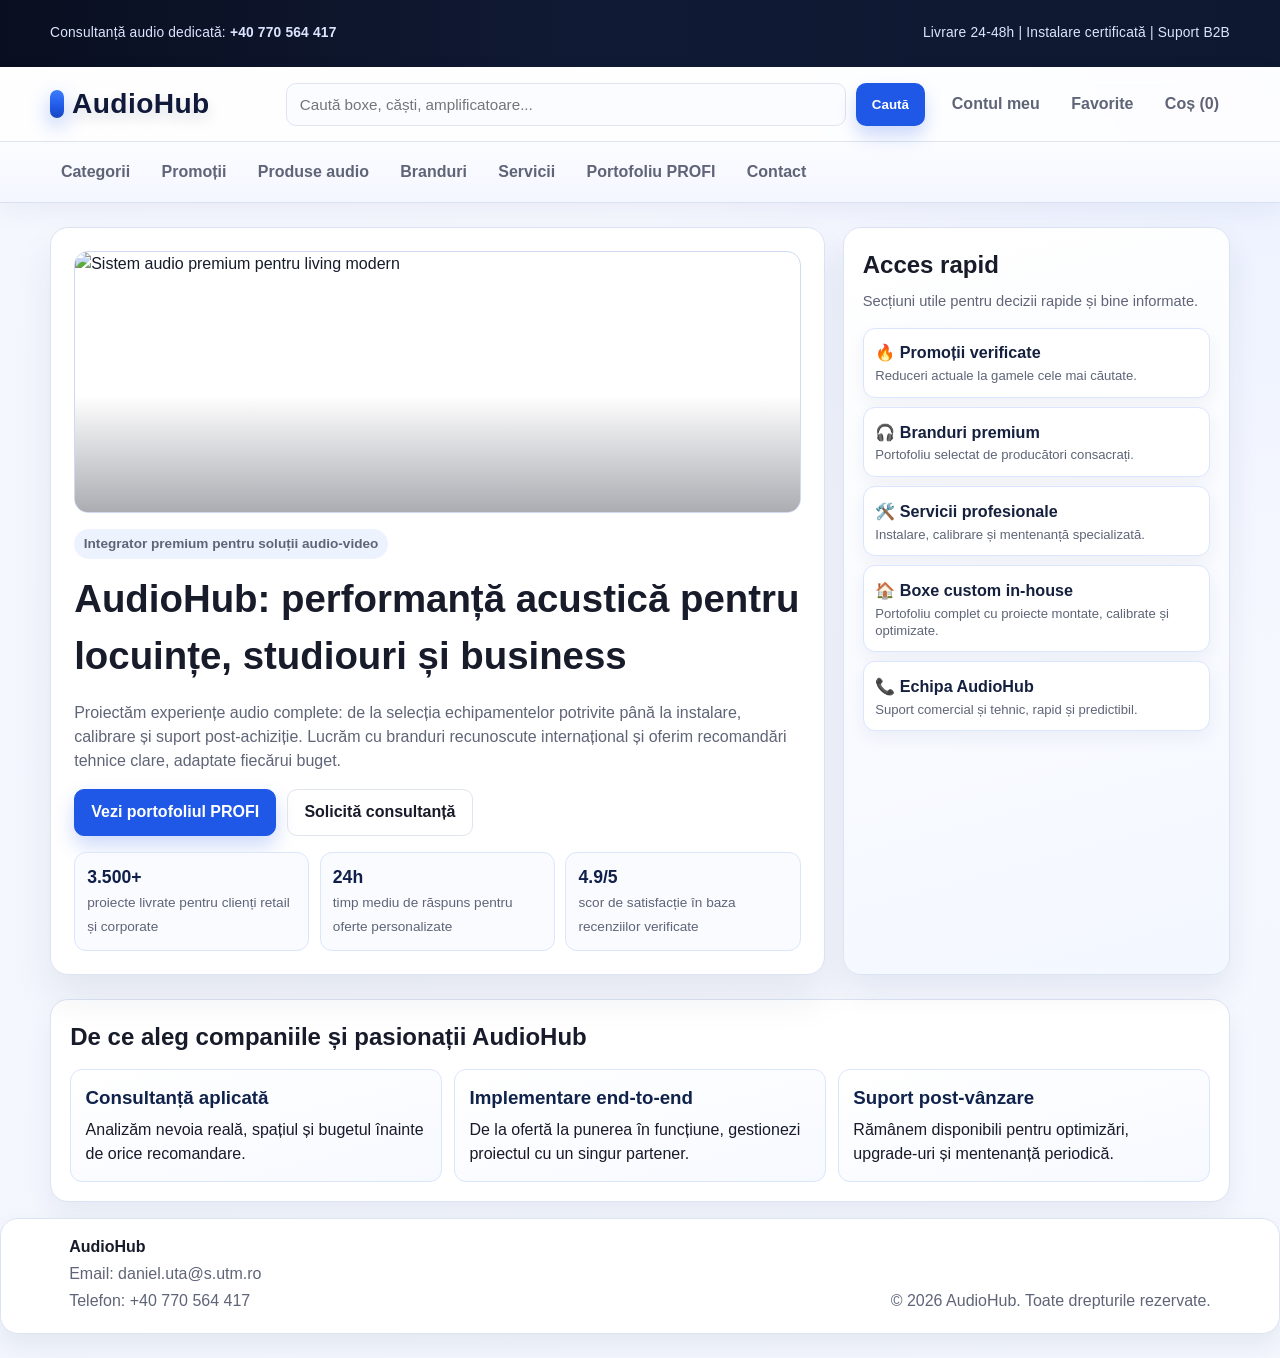
==== commit 856f302e: "Refactor quick access cards into full-width links" ====
--- a/index.html
+++ b/index.html
@@ -80,24 +80,29 @@
           <p class="hero-offers-intro">Secțiuni utile pentru decizii rapide și bine informate.</p>
           <ul>
             <li>
-              <div class="offer-copy"><strong>🔥 Promoții verificate</strong><small>Reduceri actuale la gamele cele mai căutate.</small></div>
-              <a href="promotii.html">Vezi</a>
+              <a class="quick-access-link" href="promotii.html">
+                <div class="offer-copy"><strong>🔥 Promoții verificate</strong><small>Reduceri actuale la gamele cele mai căutate.</small></div>
+              </a>
             </li>
             <li>
-              <div class="offer-copy"><strong>🎧 Branduri premium</strong><small>Portofoliu selectat de producători consacrați.</small></div>
-              <a href="branduri.html">Vezi</a>
+              <a class="quick-access-link" href="branduri.html">
+                <div class="offer-copy"><strong>🎧 Branduri premium</strong><small>Portofoliu selectat de producători consacrați.</small></div>
+              </a>
             </li>
             <li>
-              <div class="offer-copy"><strong>🛠️ Servicii profesionale</strong><small>Instalare, calibrare și mentenanță specializată.</small></div>
-              <a href="servicii.html">Vezi</a>
+              <a class="quick-access-link" href="servicii.html">
+                <div class="offer-copy"><strong>🛠️ Servicii profesionale</strong><small>Instalare, calibrare și mentenanță specializată.</small></div>
+              </a>
             </li>
             <li>
-              <div class="offer-copy"><strong>🏠 Boxe custom in-house</strong><small>Portofoliu complet cu proiecte montate, calibrate și optimizate.</small></div>
-              <a href="portofoliu-profi.html">Vezi</a>
+              <a class="quick-access-link" href="portofoliu-profi.html">
+                <div class="offer-copy"><strong>🏠 Boxe custom in-house</strong><small>Portofoliu complet cu proiecte montate, calibrate și optimizate.</small></div>
+              </a>
             </li>
             <li>
-              <div class="offer-copy"><strong>📞 Echipa AudioHub</strong><small>Suport comercial și tehnic, rapid și predictibil.</small></div>
-              <a href="contact.html">Vezi</a>
+              <a class="quick-access-link" href="contact.html">
+                <div class="offer-copy"><strong>📞 Echipa AudioHub</strong><small>Suport comercial și tehnic, rapid și predictibil.</small></div>
+              </a>
             </li>
           </ul>
         </aside>
--- a/styles.css
+++ b/styles.css
@@ -326,15 +326,25 @@
 }
 
 .hero-offers li {
-  display: flex;
-  justify-content: space-between;
-  align-items: center;
+  display: block;
   border: 1px solid #dbe5ff;
   border-radius: 12px;
-  padding: 0.7rem;
-  gap: 0.7rem;
   background: #fff;
   box-shadow: 0 7px 18px rgba(26, 44, 103, 0.06);
+  transition: transform 0.15s ease, box-shadow 0.2s ease, border-color 0.2s ease;
+}
+
+.quick-access-link {
+  display: block;
+  text-decoration: none;
+  padding: 0.72rem;
+  border-radius: 12px;
+}
+
+.hero-offers li:hover {
+  transform: translateY(-1px);
+  border-color: #c8d9ff;
+  box-shadow: 0 10px 20px rgba(26, 44, 103, 0.1);
 }
 
 .offer-copy {
@@ -803,21 +813,13 @@
   max-width: 520px;
 }
 
-.hero-offers a {
-  color: #fff;
-  text-decoration: none;
-  font-weight: 700;
-  background: var(--primary);
-  border-radius: 999px;
-  padding: 0.4rem 0.75rem;
-  border: 1px solid var(--primary);
-  transition: background 0.2s ease, border-color 0.2s ease, transform 0.15s ease;
-}
-
-.hero-offers a:hover {
-  background: var(--primary-dark);
-  border-color: var(--primary-dark);
-  transform: translateY(-1px);
+.quick-access-link:focus-visible {
+  outline: 3px solid rgba(31, 88, 231, 0.35);
+  outline-offset: 2px;
+}
+
+.quick-access-link:hover strong {
+  color: var(--primary-dark);
 }
 
 .btn-cart {
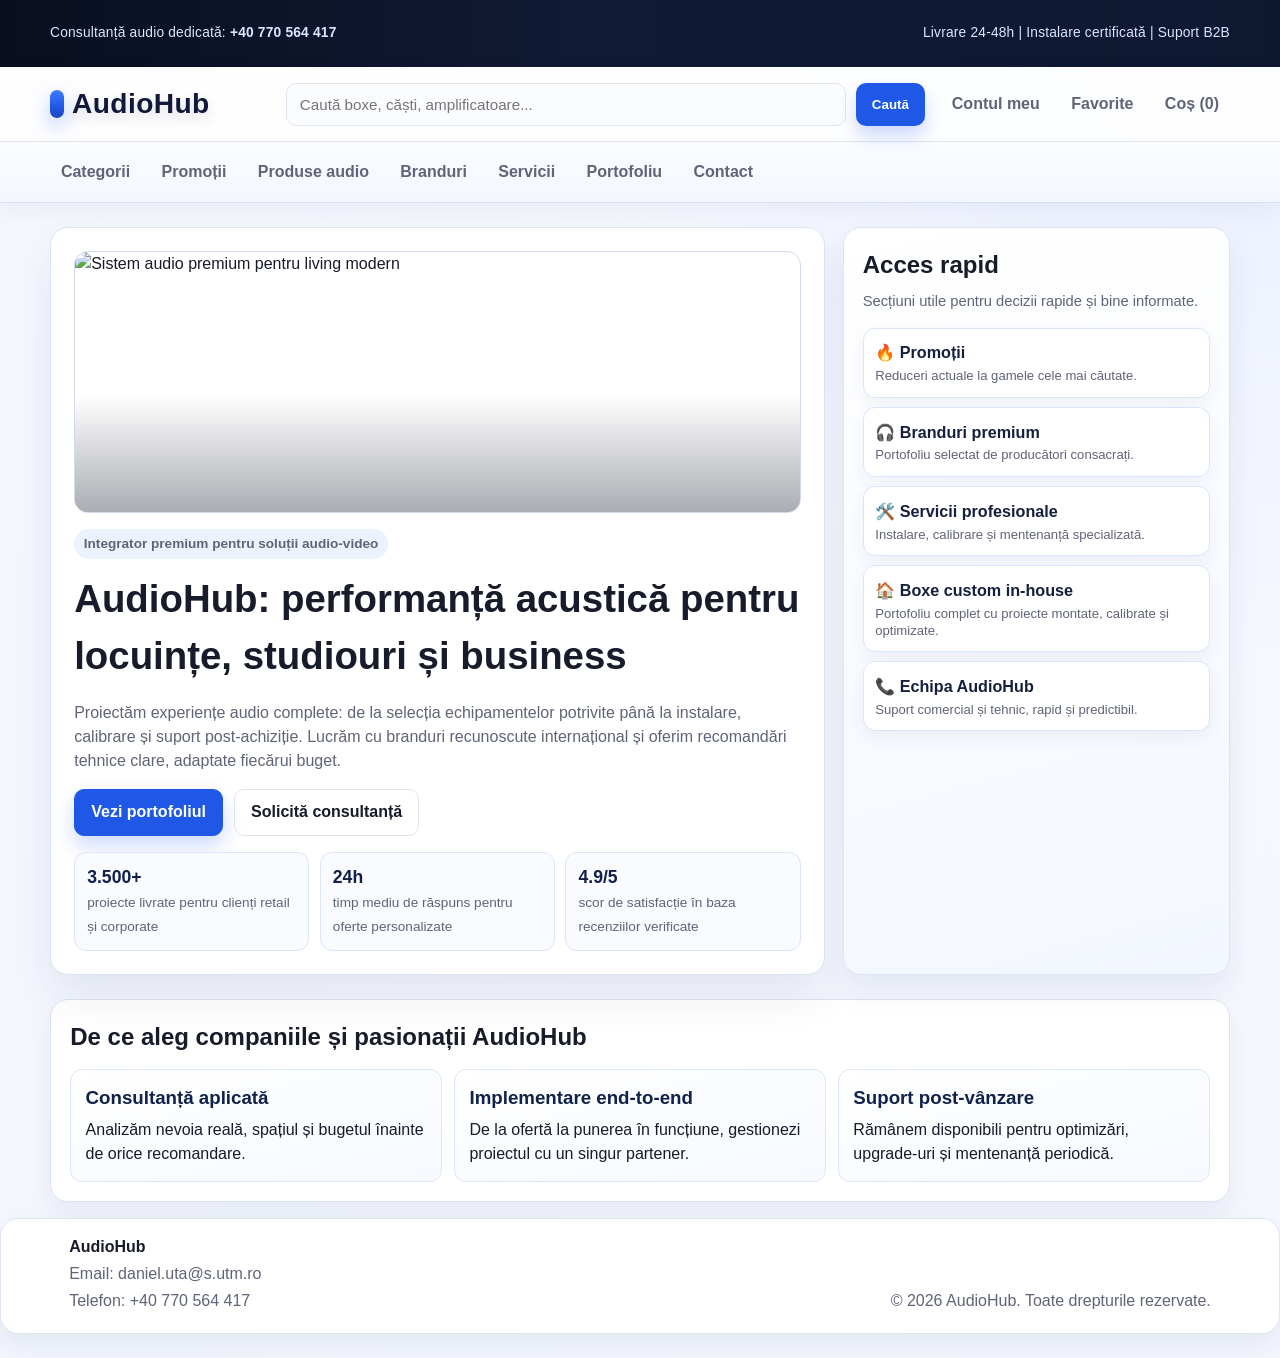
==== commit 4e25e493: "Remove 'PROFI' wording and simplify promotions label" ====
--- a/index.html
+++ b/index.html
@@ -35,7 +35,7 @@
           <a href="produse.html">Produse audio</a>
           <a href="branduri.html">Branduri</a>
           <a href="servicii.html">Servicii</a>
-          <a href="portofoliu-profi.html">Portofoliu PROFI</a>
+          <a href="portofoliu-profi.html">Portofoliu</a>
           <a href="contact.html">Contact</a>
         </div>
       </nav>
@@ -56,7 +56,7 @@
             internațional și oferim recomandări tehnice clare, adaptate fiecărui buget.
           </p>
           <div class="hero-buttons">
-            <a class="btn primary" href="portofoliu-profi.html">Vezi portofoliul PROFI</a>
+            <a class="btn primary" href="portofoliu-profi.html">Vezi portofoliul</a>
             <a class="btn" href="servicii.html">Solicită consultanță</a>
           </div>
           <div class="hero-stats" aria-label="Indicatori de încredere AudioHub">
@@ -81,7 +81,7 @@
           <ul>
             <li>
               <a class="quick-access-link" href="promotii.html">
-                <div class="offer-copy"><strong>🔥 Promoții verificate</strong><small>Reduceri actuale la gamele cele mai căutate.</small></div>
+                <div class="offer-copy"><strong>🔥 Promoții</strong><small>Reduceri actuale la gamele cele mai căutate.</small></div>
               </a>
             </li>
             <li>
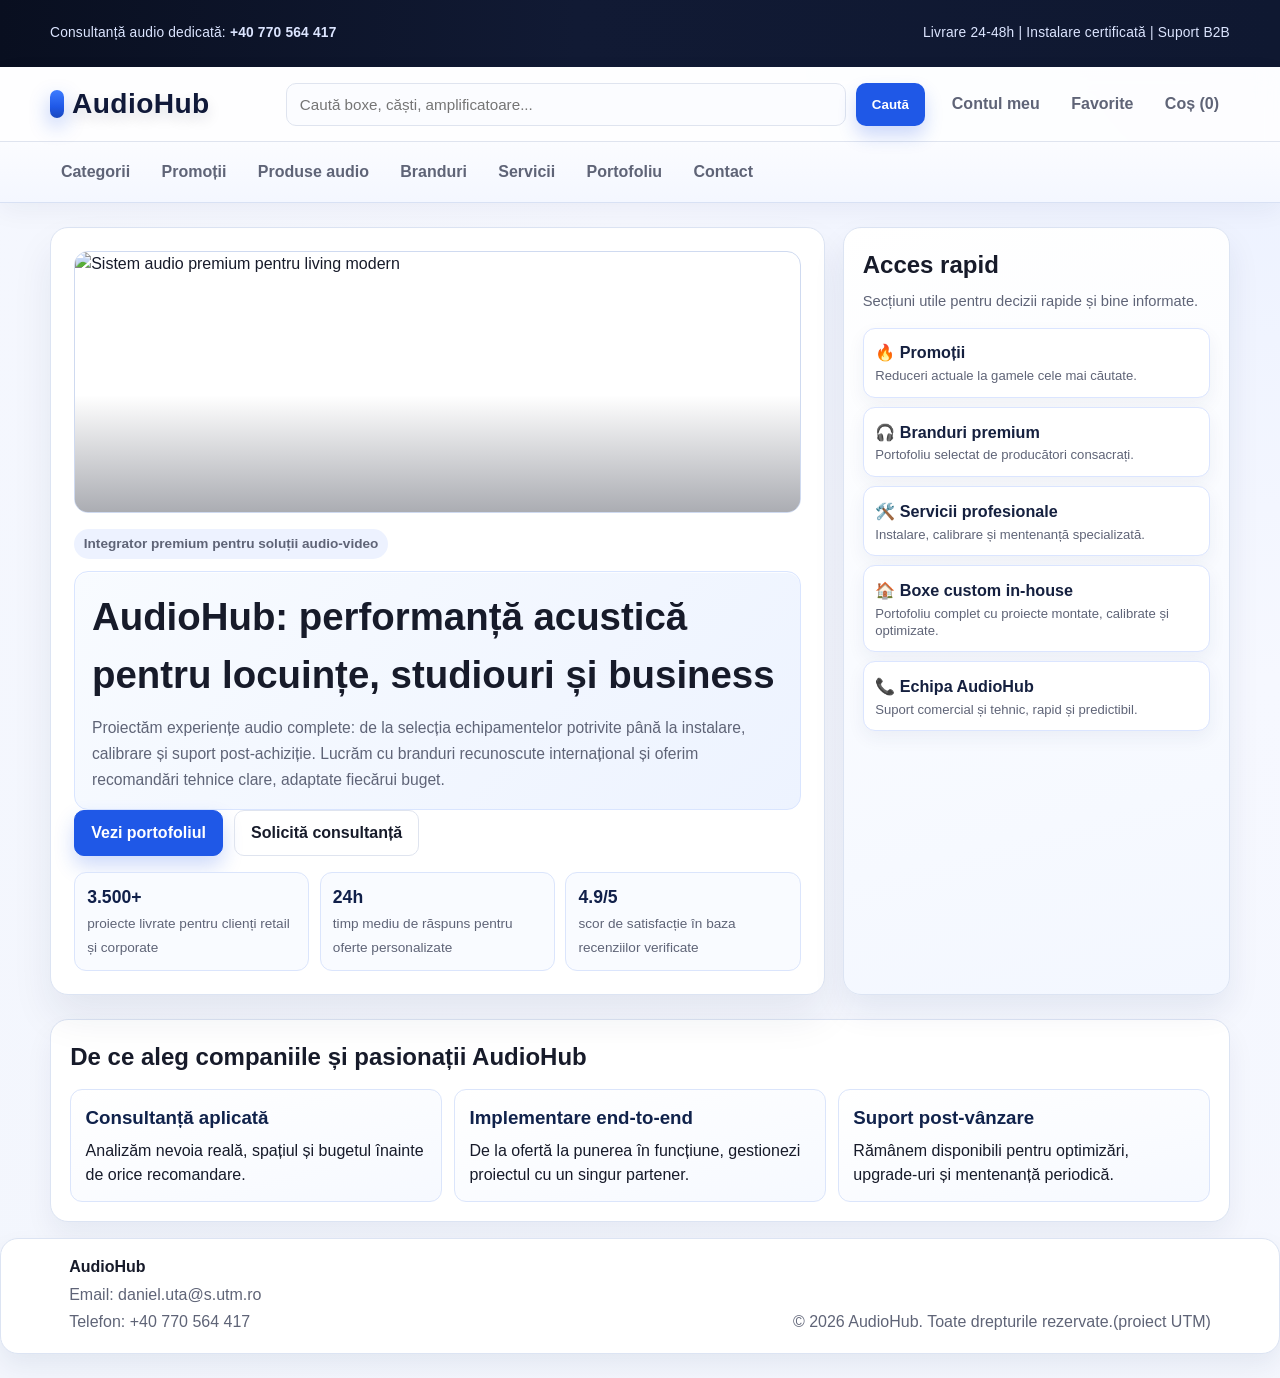
==== commit ccb899a4: "Polish hero section, cart design, and footer copyright text" ====
--- a/index.html
+++ b/index.html
@@ -49,12 +49,14 @@
             <div class="hero-media-glow" aria-hidden="true"></div>
           </div>
           <p class="badge">Integrator premium pentru soluții audio-video</p>
-          <h1>AudioHub: performanță acustică pentru locuințe, studiouri și business</h1>
-          <p>
-            Proiectăm experiențe audio complete: de la selecția echipamentelor potrivite până
-            la instalare, calibrare și suport post-achiziție. Lucrăm cu branduri recunoscute
-            internațional și oferim recomandări tehnice clare, adaptate fiecărui buget.
-          </p>
+          <div class="hero-message" role="region" aria-label="Introducere AudioHub">
+            <h1>AudioHub: performanță acustică pentru locuințe, studiouri și business</h1>
+            <p>
+              Proiectăm experiențe audio complete: de la selecția echipamentelor potrivite până
+              la instalare, calibrare și suport post-achiziție. Lucrăm cu branduri recunoscute
+              internațional și oferim recomandări tehnice clare, adaptate fiecărui buget.
+            </p>
+          </div>
           <div class="hero-buttons">
             <a class="btn primary" href="portofoliu-profi.html">Vezi portofoliul</a>
             <a class="btn" href="servicii.html">Solicită consultanță</a>
@@ -136,7 +138,7 @@
           <p>Email: daniel.uta@s.utm.ro</p>
           <p>Telefon: +40 770 564 417</p>
         </div>
-        <p>© 2026 AudioHub. Toate drepturile rezervate.</p>
+        <p>© 2026 AudioHub. Toate drepturile rezervate.(proiect UTM)</p>
       </div>
     </footer>
     <script src="app.js"></script>
--- a/styles.css
+++ b/styles.css
@@ -240,12 +240,27 @@
 }
 
 .hero-highlight h1 {
-  margin: 0.7rem 0;
+  margin: 0;
   font-size: clamp(1.6rem, 3vw, 2.4rem);
 }
 
 .hero-highlight p {
   color: var(--muted);
+}
+
+.hero-message {
+  margin-top: 0.8rem;
+  padding: 1rem 1.05rem;
+  border-radius: 14px;
+  border: 1px solid #d9e5ff;
+  background: linear-gradient(135deg, #f8fbff 0%, #edf3ff 100%);
+  box-shadow: inset 0 1px 0 rgba(255, 255, 255, 0.8);
+}
+
+.hero-message p {
+  margin: 0.7rem 0 0;
+  font-size: 0.98rem;
+  line-height: 1.65;
 }
 
 .hero-stats {
@@ -653,6 +668,7 @@
   justify-content: space-between;
   gap: 1rem;
   align-items: end;
+  flex-wrap: wrap;
 }
 
 .footer-content h4 {
@@ -846,6 +862,13 @@
   background: linear-gradient(160deg, #ffffff 0%, #f7faff 100%);
 }
 
+.cart-layout {
+  display: grid;
+  grid-template-columns: minmax(0, 1.7fr) minmax(230px, 1fr);
+  gap: 1rem;
+  align-items: start;
+}
+
 .cart-intro {
   margin: 0 0 1rem;
   color: var(--muted);
@@ -909,7 +932,7 @@
   margin: 1rem 0 0.9rem;
   border: 1px solid #d9e4fb;
   border-radius: 14px;
-  background: #fff;
+  background: linear-gradient(140deg, #ffffff 0%, #f5f9ff 100%);
   padding: 0.95rem;
 }
 
@@ -939,6 +962,51 @@
   min-height: 1.2rem;
   color: var(--primary-dark);
   font-weight: 600;
+}
+
+.cart-aside {
+  border: 1px solid #dbe6ff;
+  border-radius: 14px;
+  background: linear-gradient(155deg, #ffffff 0%, #eef4ff 100%);
+  padding: 1rem;
+  box-shadow: 0 12px 24px rgba(19, 37, 88, 0.07);
+}
+
+.cart-aside h2 {
+  margin: 0;
+  font-size: 1.05rem;
+  color: #15234c;
+}
+
+.cart-perks {
+  list-style: none;
+  margin: 0.85rem 0;
+  padding: 0;
+  display: grid;
+  gap: 0.55rem;
+}
+
+.cart-perks li {
+  border: 1px solid #d8e4ff;
+  border-radius: 11px;
+  background: #fff;
+  padding: 0.62rem 0.72rem;
+  display: grid;
+  gap: 0.12rem;
+}
+
+.cart-perks strong {
+  color: #102452;
+}
+
+.cart-perks span,
+.cart-shipping {
+  color: var(--muted);
+  font-size: 0.9rem;
+}
+
+.cart-shipping {
+  margin: 0;
 }
 
 @media (max-width: 640px) {
@@ -949,6 +1017,10 @@
 
   .cart-item-price {
     justify-items: start;
+  }
+
+  .cart-layout {
+    grid-template-columns: 1fr;
   }
 }
 
